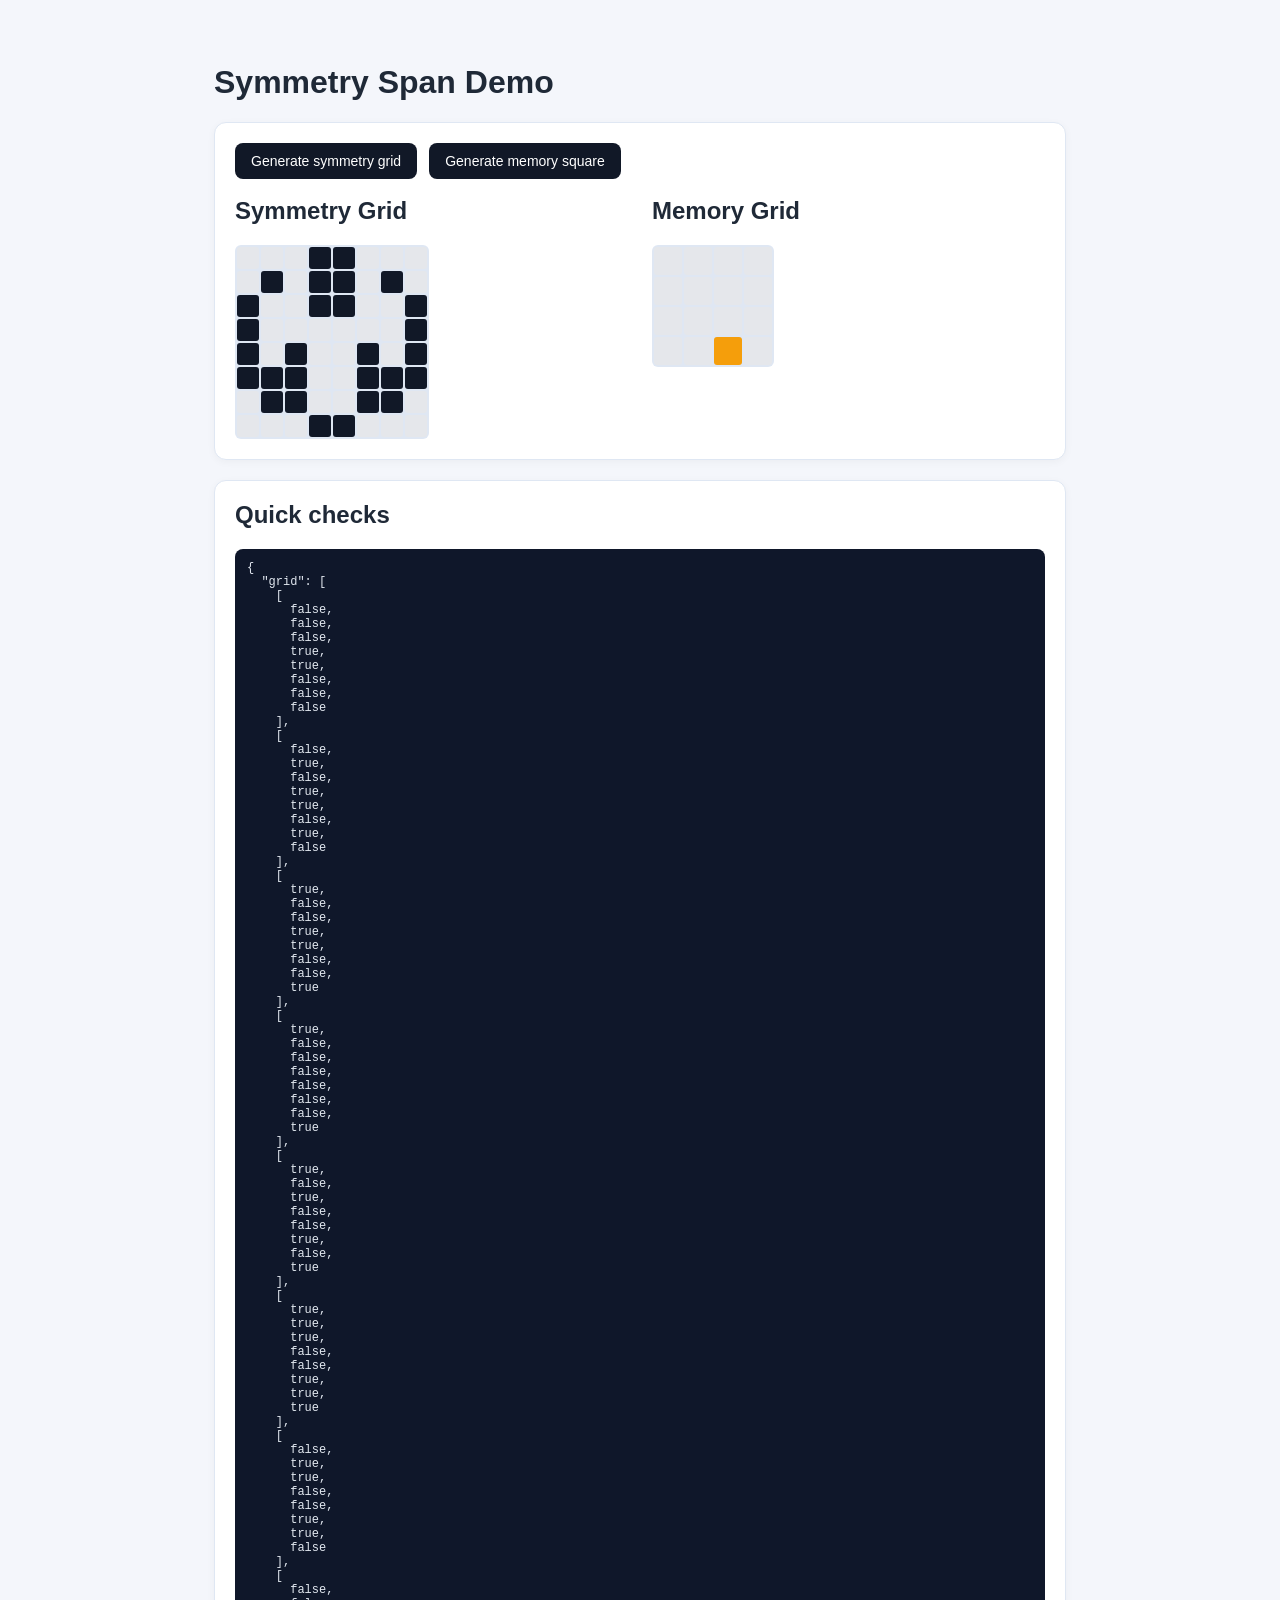
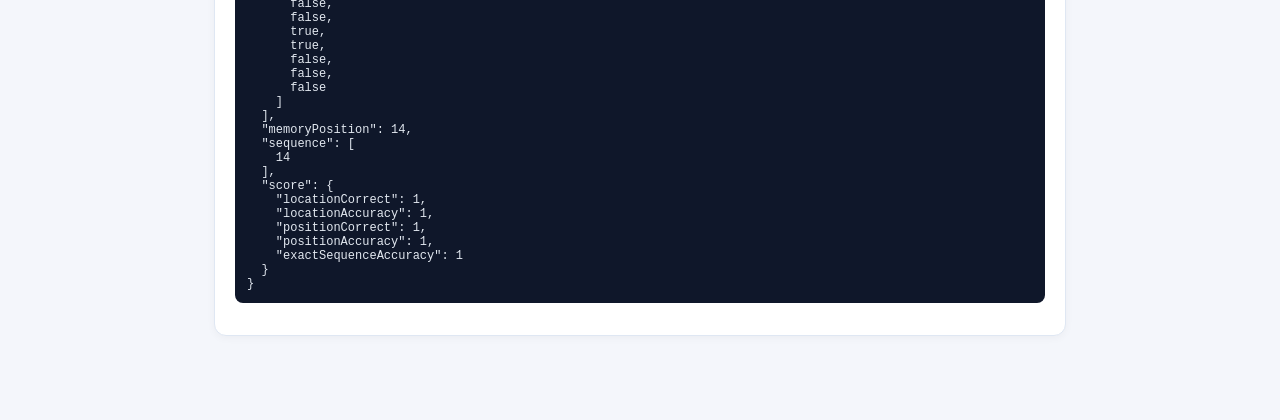
==== demo.html @ e65c15a3 "Add a browser-openable demo entry point for the project so it works when double-clicked locally" ====
<!DOCTYPE html>
<html lang="en">
  <head>
    <meta charset="UTF-8" />
    <meta name="viewport" content="width=device-width, initial-scale=1.0" />
    <title>Symmetry Span Demo</title>
    <link rel="stylesheet" href="styles.css" />
  </head>
  <body>
    <main class="app">
      <h1>Symmetry Span Demo</h1>

      <section class="panel">
        <div class="controls">
          <button id="generate-symmetry">Generate symmetry grid</button>
          <button id="generate-memory">Generate memory square</button>
        </div>

        <div class="grid-layout">
          <div>
            <h2>Symmetry Grid</h2>
            <div id="symmetry-output"></div>
          </div>

          <div>
            <h2>Memory Grid</h2>
            <div id="memory-output"></div>
          </div>
        </div>
      </section>

      <section class="panel">
        <h2>Quick checks</h2>
        <pre id="console-output">Loading…</pre>
      </section>
    </main>

    <script src="app.js"></script>
  </body>
</html>
---- styles.css ----
:root {
  --bg: #f4f6fb;
  --panel: #ffffff;
  --ink: #1f2937;
  --muted: #6b7280;
  --line: #dfe7f3;
  --cell: #e5e7eb;
  --filled: #111827;
  --highlight: #f59e0b;
}

* {
  box-sizing: border-box;
}

body {
  margin: 0;
  font-family: Arial, Helvetica, sans-serif;
  background: var(--bg);
  color: var(--ink);
}

.app {
  max-width: 900px;
  margin: 40px auto;
  padding: 24px;
}

h1, h2 {
  margin-top: 0;
}

.panel {
  background: var(--panel);
  border: 1px solid var(--line);
  border-radius: 12px;
  padding: 20px;
  margin-bottom: 20px;
  box-shadow: 0 2px 8px rgba(0, 0, 0, 0.04);
}

.controls {
  display: flex;
  gap: 12px;
  margin-bottom: 18px;
  flex-wrap: wrap;
}

button {
  appearance: none;
  border: none;
  background: #111827;
  color: white;
  padding: 10px 16px;
  border-radius: 8px;
  cursor: pointer;
  font-size: 14px;
}

button:hover {
  background: #1f2937;
}

.grid-layout {
  display: grid;
  grid-template-columns: repeat(2, minmax(220px, 1fr));
  gap: 24px;
}

.symmetry-grid,
.memory-stimulus-grid {
  display: grid;
  gap: 2px;
  background: var(--line);
  padding: 2px;
  border-radius: 6px;
  width: fit-content;
}

.symmetry-grid {
  grid-template-columns: repeat(8, 22px);
}

.memory-stimulus-grid {
  grid-template-columns: repeat(4, 28px);
}

.symmetry-cell,
.memory-stimulus-cell {
  width: 22px;
  height: 22px;
  display: block;
  background: var(--cell);
  border-radius: 3px;
}

.memory-stimulus-cell {
  width: 28px;
  height: 28px;
}

.symmetry-cell.is-filled,
.memory-stimulus-cell.is-highlighted {
  background: var(--filled);
}

.memory-stimulus-cell.is-highlighted {
  background: var(--highlight);
}

#console-output {
  background: #0f172a;
  color: #e2e8f0;
  border-radius: 8px;
  padding: 12px;
  white-space: pre-wrap;
  font-family: Consolas, Monaco, monospace;
  font-size: 12px;
  min-height: 120px;
  overflow: auto;
}

@media (max-width: 640px) {
  .grid-layout {
    grid-template-columns: 1fr;
  }
}
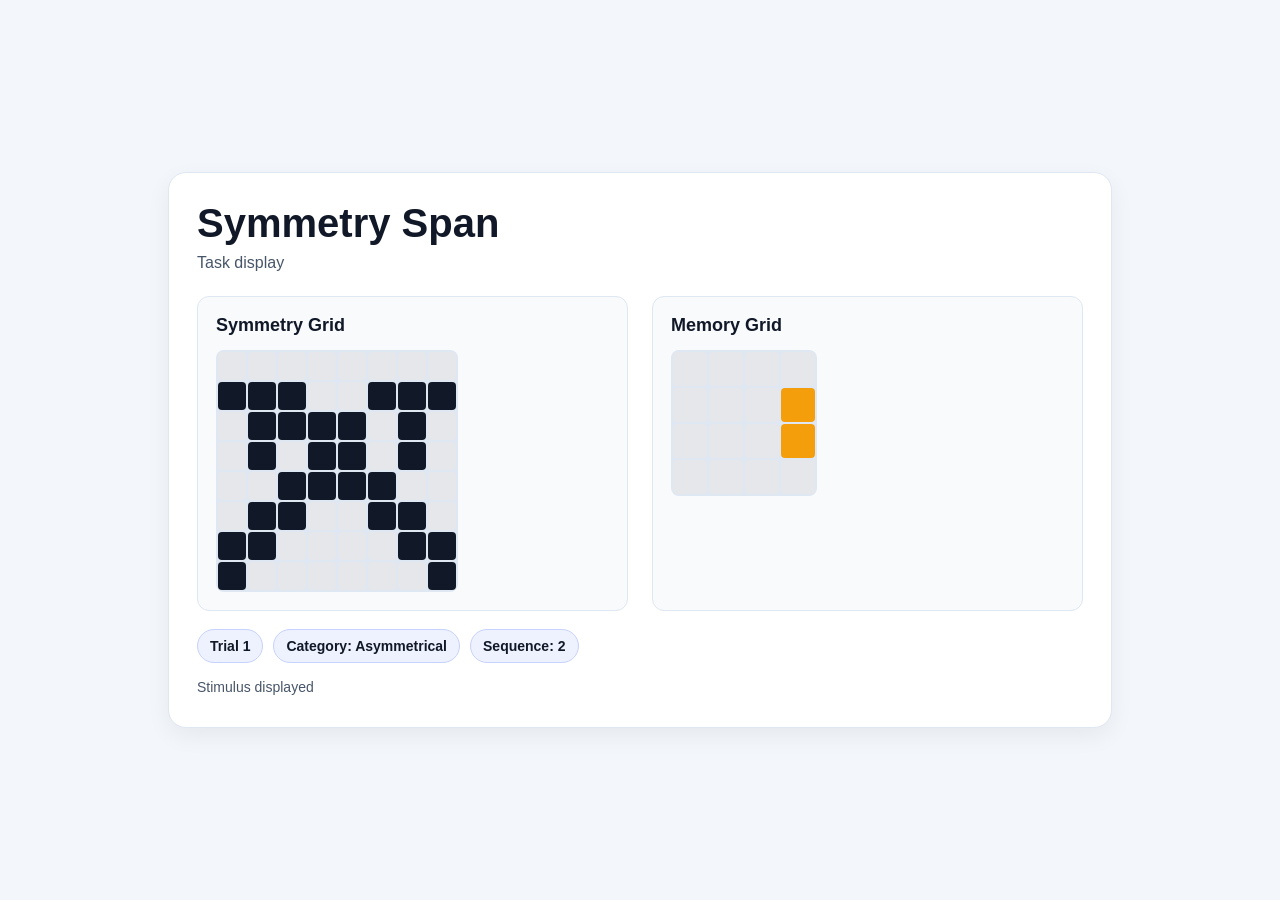
==== commit c574e9d3: "Create the repo-ready browser task page and supporting assets for GitHub Pages usage without extra s" ====
--- a/demo.html
+++ b/demo.html
@@ -3,35 +3,34 @@
   <head>
     <meta charset="UTF-8" />
     <meta name="viewport" content="width=device-width, initial-scale=1.0" />
-    <title>Symmetry Span Demo</title>
+    <title>Symmetry Span</title>
     <link rel="stylesheet" href="styles.css" />
   </head>
   <body>
     <main class="app">
-      <h1>Symmetry Span Demo</h1>
-
       <section class="panel">
-        <div class="controls">
-          <button id="generate-symmetry">Generate symmetry grid</button>
-          <button id="generate-memory">Generate memory square</button>
-        </div>
+        <h1>Symmetry Span</h1>
+        <p class="subtitle">Task display</p>
 
         <div class="grid-layout">
-          <div>
+          <div class="box">
             <h2>Symmetry Grid</h2>
             <div id="symmetry-output"></div>
           </div>
 
-          <div>
+          <div class="box">
             <h2>Memory Grid</h2>
             <div id="memory-output"></div>
           </div>
         </div>
-      </section>
 
-      <section class="panel">
-        <h2>Quick checks</h2>
-        <pre id="console-output">Loading…</pre>
+        <div class="meta">
+          <span class="badge" id="trial-label">Trial 1</span>
+          <span class="badge" id="category-label">Category: Loading</span>
+          <span class="badge" id="sequence-label">Sequence: 0</span>
+        </div>
+
+        <div id="status" class="status">Preparing stimulus…</div>
       </section>
     </main>
 
--- a/styles.css
+++ b/styles.css
@@ -1,12 +1,14 @@
 :root {
-  --bg: #f4f6fb;
+  --bg: #f3f6fb;
   --panel: #ffffff;
-  --ink: #1f2937;
-  --muted: #6b7280;
-  --line: #dfe7f3;
+  --ink: #111827;
+  --muted: #475569;
+  --line: #dfe7f2;
   --cell: #e5e7eb;
   --filled: #111827;
   --highlight: #f59e0b;
+  --badge-bg: #eef2ff;
+  --badge-border: #c7d2fe;
 }
 
 * {
@@ -15,112 +17,121 @@
 
 body {
   margin: 0;
-  font-family: Arial, Helvetica, sans-serif;
+  min-height: 100vh;
+  display: flex;
+  justify-content: center;
+  align-items: center;
   background: var(--bg);
   color: var(--ink);
+  font-family: Arial, Helvetica, sans-serif;
 }
 
 .app {
-  max-width: 900px;
-  margin: 40px auto;
-  padding: 24px;
-}
-
-h1, h2 {
-  margin-top: 0;
+  width: min(1000px, 92vw);
+  padding: 28px;
 }
 
 .panel {
   background: var(--panel);
   border: 1px solid var(--line);
-  border-radius: 12px;
-  padding: 20px;
-  margin-bottom: 20px;
-  box-shadow: 0 2px 8px rgba(0, 0, 0, 0.04);
+  border-radius: 18px;
+  padding: 28px;
+  box-shadow: 0 8px 24px rgba(0, 0, 0, 0.06);
 }
 
-.controls {
-  display: flex;
-  gap: 12px;
-  margin-bottom: 18px;
-  flex-wrap: wrap;
+h1 {
+  margin: 0 0 8px;
+  font-size: clamp(28px, 4vw, 40px);
 }
 
-button {
-  appearance: none;
-  border: none;
-  background: #111827;
-  color: white;
-  padding: 10px 16px;
-  border-radius: 8px;
-  cursor: pointer;
-  font-size: 14px;
-}
-
-button:hover {
-  background: #1f2937;
+.subtitle {
+  margin: 0 0 24px;
+  color: var(--muted);
+  font-size: 16px;
 }
 
 .grid-layout {
   display: grid;
-  grid-template-columns: repeat(2, minmax(220px, 1fr));
+  grid-template-columns: 1fr 1fr;
   gap: 24px;
 }
 
+.box {
+  background: #f8fafc;
+  border: 1px solid var(--line);
+  border-radius: 12px;
+  padding: 18px;
+}
+
+h2 {
+  margin: 0 0 14px;
+  font-size: 18px;
+}
+
 .symmetry-grid,
-.memory-stimulus-grid {
+.memory-grid {
   display: grid;
   gap: 2px;
   background: var(--line);
   padding: 2px;
-  border-radius: 6px;
+  border-radius: 8px;
   width: fit-content;
 }
 
 .symmetry-grid {
-  grid-template-columns: repeat(8, 22px);
+  grid-template-columns: repeat(8, 28px);
 }
 
-.memory-stimulus-grid {
-  grid-template-columns: repeat(4, 28px);
+.memory-grid {
+  grid-template-columns: repeat(4, 34px);
 }
 
 .symmetry-cell,
-.memory-stimulus-cell {
-  width: 22px;
-  height: 22px;
+.memory-cell {
+  width: 28px;
+  height: 28px;
   display: block;
   background: var(--cell);
-  border-radius: 3px;
+  border-radius: 4px;
 }
 
-.memory-stimulus-cell {
-  width: 28px;
-  height: 28px;
+.memory-cell {
+  width: 34px;
+  height: 34px;
 }
 
-.symmetry-cell.is-filled,
-.memory-stimulus-cell.is-highlighted {
+.symmetry-cell.is-filled {
   background: var(--filled);
 }
 
-.memory-stimulus-cell.is-highlighted {
+.memory-cell.is-highlighted {
   background: var(--highlight);
 }
 
-#console-output {
-  background: #0f172a;
-  color: #e2e8f0;
-  border-radius: 8px;
-  padding: 12px;
-  white-space: pre-wrap;
-  font-family: Consolas, Monaco, monospace;
-  font-size: 12px;
-  min-height: 120px;
-  overflow: auto;
+.meta {
+  margin-top: 18px;
+  display: flex;
+  flex-wrap: wrap;
+  gap: 10px;
 }
 
-@media (max-width: 640px) {
+.badge {
+  background: var(--badge-bg);
+  border: 1px solid var(--badge-border);
+  border-radius: 999px;
+  padding: 8px 12px;
+  font-size: 14px;
+  font-weight: 700;
+}
+
+.status {
+  margin-top: 16px;
+  font-size: 14px;
+  color: var(--muted);
+  min-height: 20px;
+}
+
+@media (max-width: 700px) {
   .grid-layout {
     grid-template-columns: 1fr;
   }
